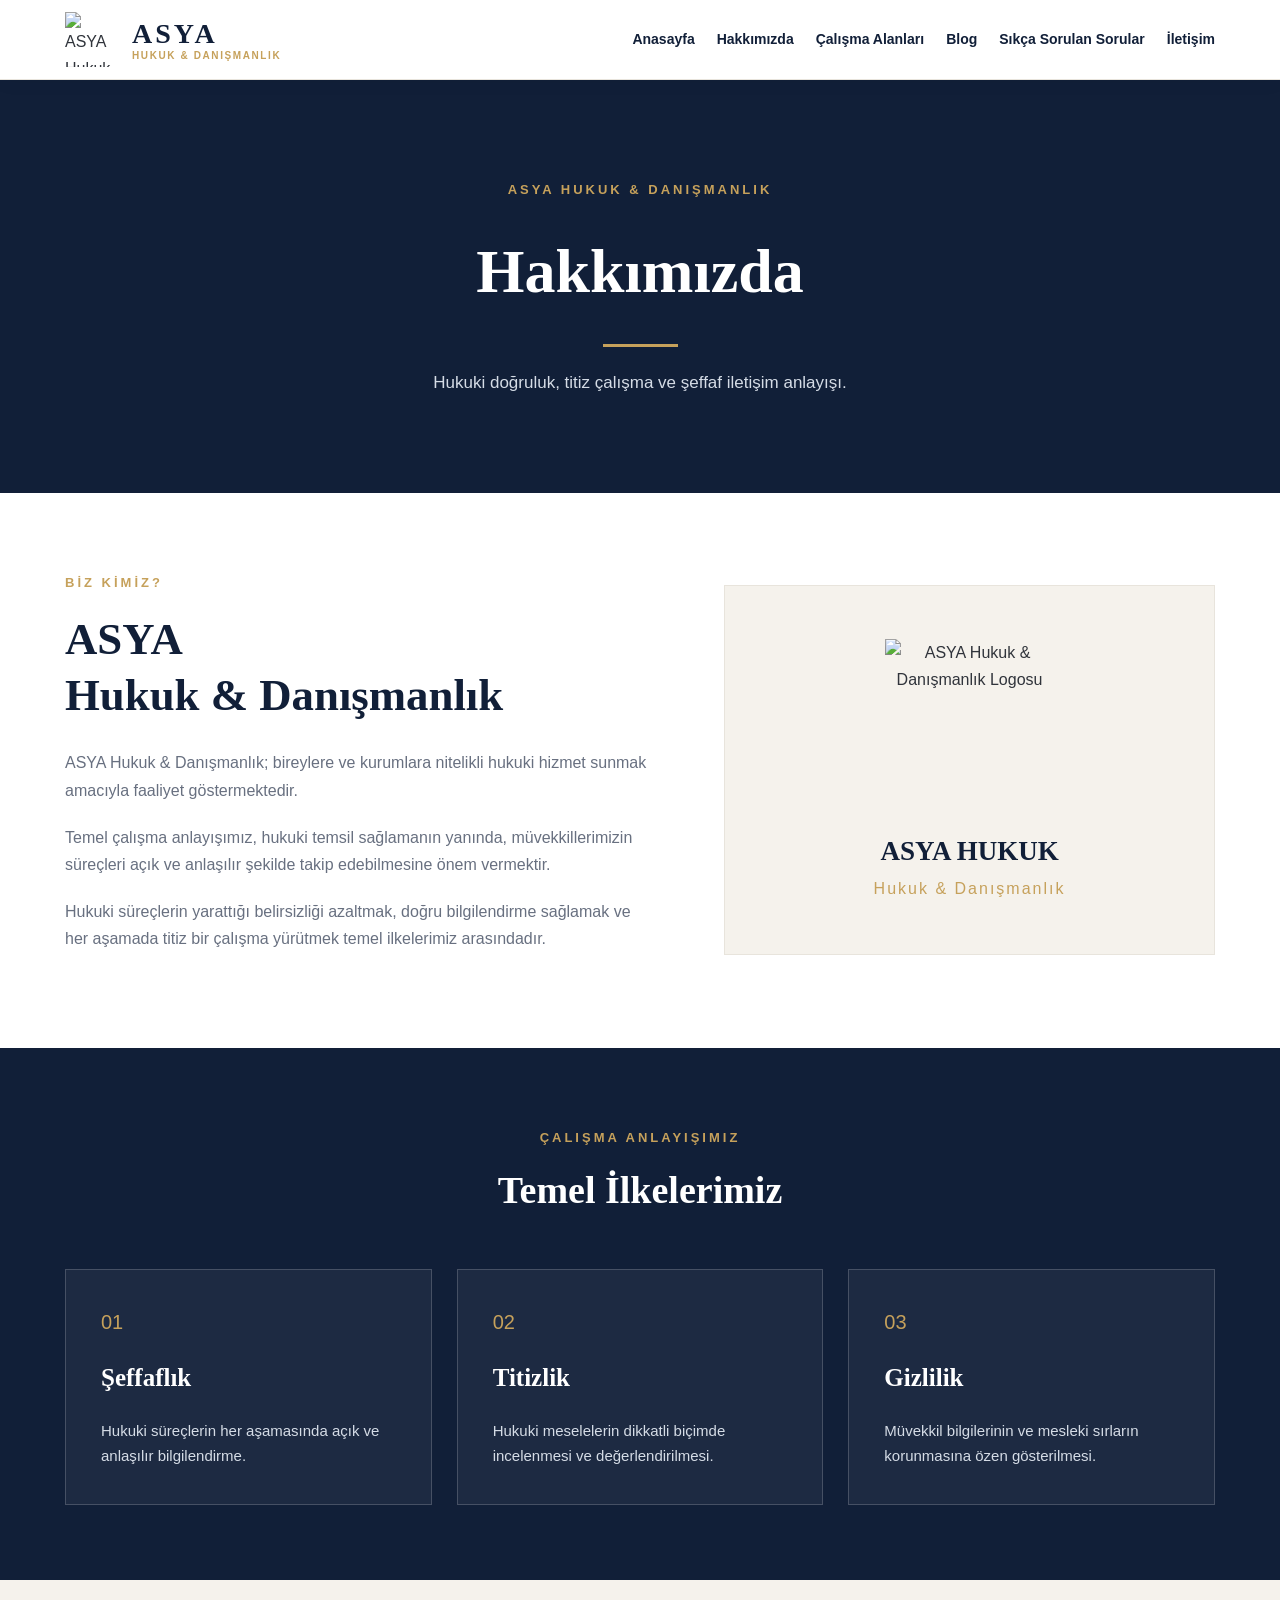
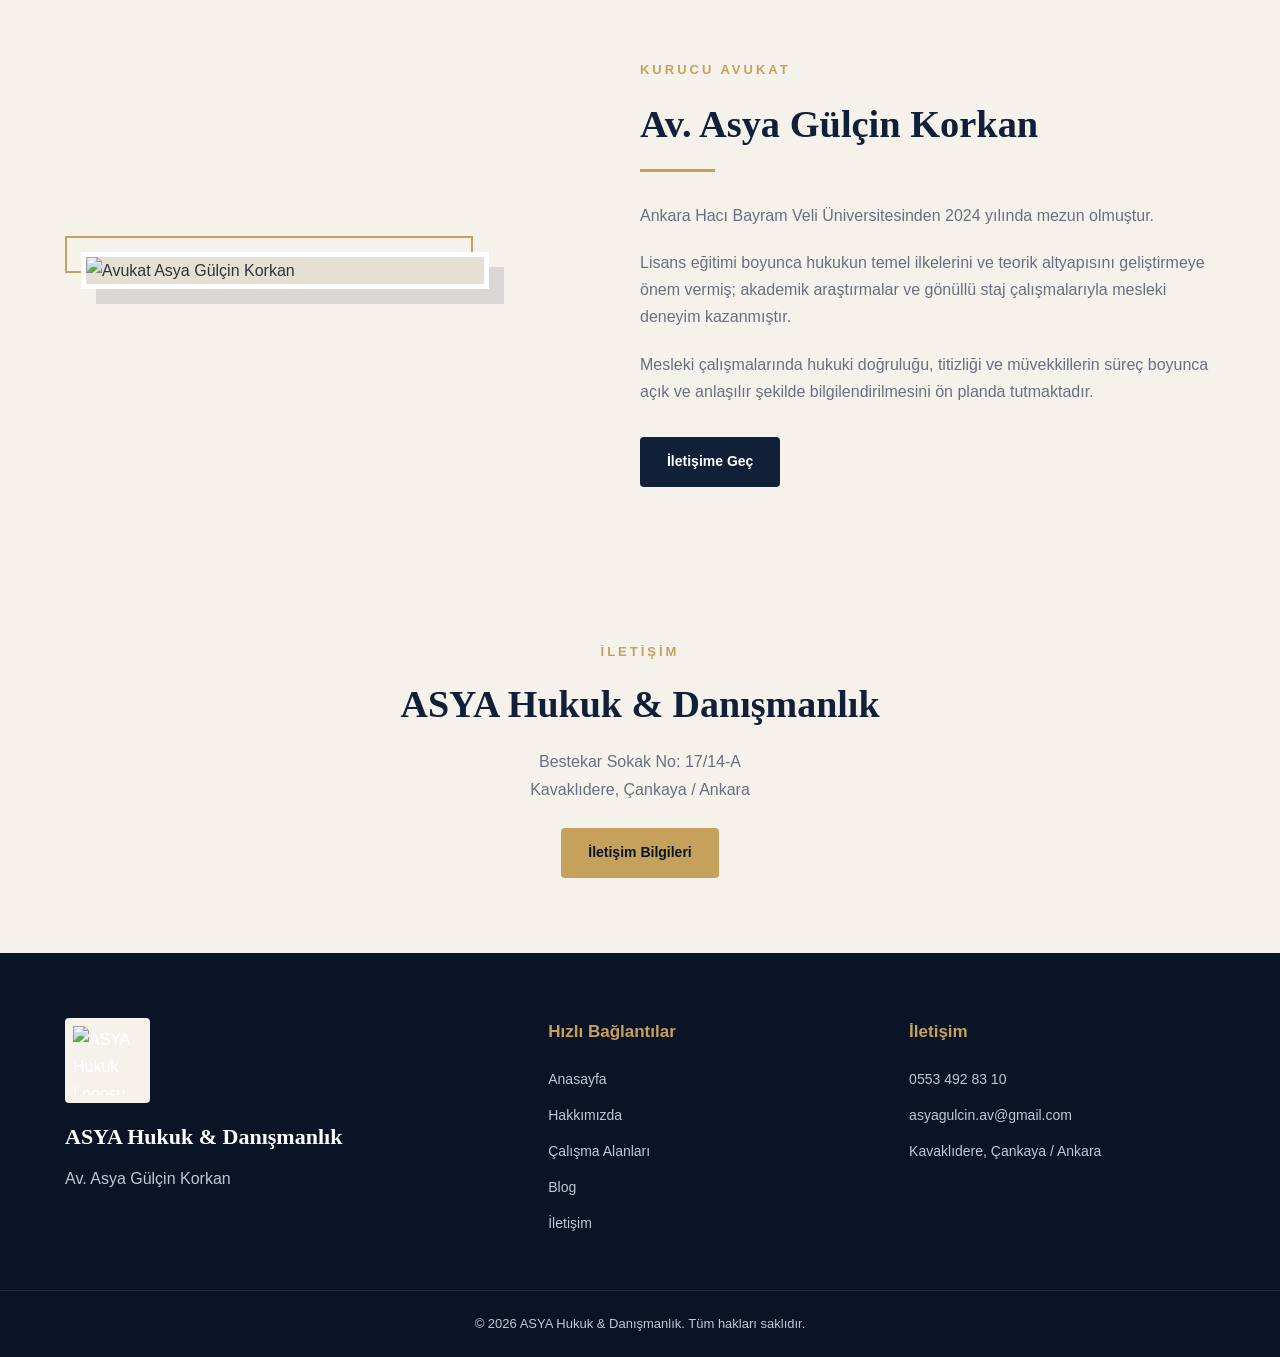
==== hakkimizda.html @ db21688a "Add hakkimizda page" ====
<!DOCTYPE html>
<html lang="tr">
<head>
    <meta charset="UTF-8">
    <meta name="viewport"
          content="width=device-width, initial-scale=1.0">

    <title>Hakkımızda | ASYA Hukuk & Danışmanlık</title>

    <meta name="description"
          content="ASYA Hukuk & Danışmanlık ve Av. Asya Gülçin Korkan hakkında bilgiler.">

    <link rel="icon" href="assets/logo.png">
    <link rel="stylesheet" href="css/style.css">
</head>

<body>

    <!-- ÜST MENÜ -->
    <header class="header">
        <div class="container header-container">

            <a href="index.html" class="logo-area">
                <img src="assets/logo.png"
                     alt="ASYA Hukuk Logosu"
                     class="site-logo">

                <div class="logo-text">
                    <span class="logo-title">ASYA</span>
                    <span class="logo-subtitle">
                        HUKUK & DANIŞMANLIK
                    </span>
                </div>
            </a>

            <nav class="navbar" id="navbar"
                 aria-label="Ana menü">

                <a href="index.html">Anasayfa</a>
                <a href="hakkimizda.html">Hakkımızda</a>
                <a href="index.html#calisma-alanlari">
                    Çalışma Alanları
                </a>
                <a href="blog.html">Blog</a>
                <a href="sss.html">Sıkça Sorulan Sorular</a>
                <a href="index.html#iletisim">İletişim</a>

            </nav>

            <button class="menu-btn"
                    type="button"
                    aria-label="Menüyü aç veya kapat"
                    aria-expanded="false"
                    aria-controls="navbar">☰</button>

        </div>
    </header>

    <main>

        <!-- SAYFA BAŞLIĞI -->
        <section class="about-page-hero">
            <div class="container">

                <span class="section-label">
                    ASYA HUKUK & DANIŞMANLIK
                </span>

                <h1>Hakkımızda</h1>

                <div class="about-page-line"></div>

                <p>
                    Hukuki doğruluk, titiz çalışma
                    ve şeffaf iletişim anlayışı.
                </p>

            </div>
        </section>

        <!-- BÜROMUZ HAKKINDA -->
        <section class="about-page-intro">

            <div class="container about-page-grid">

                <div class="about-page-text">

                    <span class="section-label">
                        BİZ KİMİZ?
                    </span>

                    <h2>
                        ASYA
                        <span>Hukuk & Danışmanlık</span>
                    </h2>

                    <p>
                        ASYA Hukuk & Danışmanlık;
                        bireylere ve kurumlara
                        nitelikli hukuki hizmet sunmak
                        amacıyla faaliyet göstermektedir.
                    </p>

                    <p>
                        Temel çalışma anlayışımız,
                        hukuki temsil sağlamanın yanında,
                        müvekkillerimizin süreçleri
                        açık ve anlaşılır şekilde
                        takip edebilmesine önem vermektir.
                    </p>

                    <p>
                        Hukuki süreçlerin yarattığı
                        belirsizliği azaltmak,
                        doğru bilgilendirme sağlamak
                        ve her aşamada titiz bir
                        çalışma yürütmek temel
                        ilkelerimiz arasındadır.
                    </p>

                </div>

                <div class="about-page-logo-box">

                    <img src="assets/logo.png"
                         alt="ASYA Hukuk & Danışmanlık Logosu">

                    <h3>ASYA HUKUK</h3>

                    <p>Hukuk & Danışmanlık</p>

                </div>

            </div>

        </section>

        <!-- ÇALIŞMA İLKELERİ -->
        <section class="values-section">

            <div class="container">

                <div class="section-heading">

                    <span class="section-label">
                        ÇALIŞMA ANLAYIŞIMIZ
                    </span>

                    <h2>Temel İlkelerimiz</h2>

                </div>

                <div class="values-grid">

                    <div class="value-card">
                        <span>01</span>
                        <h3>Şeffaflık</h3>
                        <p>
                            Hukuki süreçlerin her aşamasında
                            açık ve anlaşılır bilgilendirme.
                        </p>
                    </div>

                    <div class="value-card">
                        <span>02</span>
                        <h3>Titizlik</h3>
                        <p>
                            Hukuki meselelerin dikkatli
                            biçimde incelenmesi ve
                            değerlendirilmesi.
                        </p>
                    </div>

                    <div class="value-card">
                        <span>03</span>
                        <h3>Gizlilik</h3>
                        <p>
                            Müvekkil bilgilerinin ve
                            mesleki sırların korunmasına
                            özen gösterilmesi.
                        </p>
                    </div>

                </div>

            </div>

        </section>

        <!-- AVUKAT TANITIMI -->
        <section class="lawyer-section">

            <div class="container lawyer-container">

                <div class="lawyer-image-wrapper">

                    <div class="lawyer-image">
                        <img src="assets/asya-gulcin-korkan.jpg"
                             alt="Avukat Asya Gülçin Korkan"
                             loading="lazy">
                    </div>

                </div>

                <div class="lawyer-content">

                    <span class="section-label">
                        KURUCU AVUKAT
                    </span>

                    <h2>Av. Asya Gülçin Korkan</h2>

                    <div class="lawyer-divider"></div>

                    <p>
                        Ankara Hacı Bayram Veli
                        Üniversitesinden 2024 yılında
                        mezun olmuştur.
                    </p>

                    <p>
                        Lisans eğitimi boyunca hukukun
                        temel ilkelerini ve teorik
                        altyapısını geliştirmeye önem
                        vermiş; akademik araştırmalar
                        ve gönüllü staj çalışmalarıyla
                        mesleki deneyim kazanmıştır.
                    </p>

                    <p>
                        Mesleki çalışmalarında hukuki
                        doğruluğu, titizliği ve
                        müvekkillerin süreç boyunca
                        açık ve anlaşılır şekilde
                        bilgilendirilmesini
                        ön planda tutmaktadır.
                    </p>

                    <a href="index.html#iletisim"
                       class="second-btn">
                        İletişime Geç
                    </a>

                </div>

            </div>

        </section>

        <!-- ALT İLETİŞİM -->
        <section class="about-page-contact">

            <div class="container">

                <span class="section-label">
                    İLETİŞİM
                </span>

                <h2>ASYA Hukuk & Danışmanlık</h2>

                <p>
                    Bestekar Sokak No: 17/14-A
                    <br>
                    Kavaklıdere, Çankaya / Ankara
                </p>

                <a href="index.html#iletisim"
                   class="main-btn">
                    İletişim Bilgileri
                </a>

            </div>

        </section>

    </main>

    <footer class="footer">

        <div class="container footer-container">

            <div class="footer-brand">

                <img src="assets/logo.png"
                     alt="ASYA Hukuk Logosu"
                     class="footer-logo">

                <h3>ASYA Hukuk & Danışmanlık</h3>

                <p>Av. Asya Gülçin Korkan</p>

            </div>

            <div class="footer-links">

                <h4>Hızlı Bağlantılar</h4>

                <a href="index.html">Anasayfa</a>
                <a href="hakkimizda.html">Hakkımızda</a>
                <a href="index.html#calisma-alanlari">
                    Çalışma Alanları
                </a>
                <a href="blog.html">Blog</a>
                <a href="index.html#iletisim">İletişim</a>

            </div>

            <div class="footer-contact">

                <h4>İletişim</h4>

                <a href="tel:+905534928310">
                    0553 492 83 10
                </a>

                <a href="mailto:asyagulcin.av@gmail.com">
                    asyagulcin.av@gmail.com
                </a>

                <p>Kavaklıdere, Çankaya / Ankara</p>

            </div>

        </div>

        <div class="footer-bottom">
            <p>
                © 2026 ASYA Hukuk & Danışmanlık.
                Tüm hakları saklıdır.
            </p>
        </div>

    </footer>

    <script src="js/script.js"></script>

</body>
</html>
---- css/style.css ----
/* ========================================
   ASYA HUKUK & DANIŞMANLIK
   ANA TASARIM DOSYASI
======================================== */

/* GENEL AYARLAR */

:root {
    --navy: #111f38;
    --dark-navy: #0a1426;
    --gold: #c6a15b;
    --white: #ffffff;
    --cream: #f5f2ec;
    --text: #30343b;
    --muted: #687080;
    --border: #e8e4dc;
}

* {
    margin: 0;
    padding: 0;
    box-sizing: border-box;
}

html {
    scroll-behavior: smooth;
    scroll-padding-top: 90px;
}

body {
    font-family: Arial, Helvetica, sans-serif;
    color: var(--text);
    line-height: 1.7;
    background: var(--white);
}

a {
    text-decoration: none;
    color: inherit;
}

button {
    font: inherit;
}

img {
    max-width: 100%;
    display: block;
}

.container {
    width: 90%;
    max-width: 1200px;
    margin: 0 auto;
}

section {
    padding: 95px 0;
}

section h2 {
    font-family: Georgia, "Times New Roman", serif;
    font-size: clamp(30px, 3vw, 44px);
    line-height: 1.25;
}

.section-label {
    display: inline-block;
    color: var(--gold);
    font-size: 13px;
    font-weight: 700;
    letter-spacing: 3px;
    margin-bottom: 18px;
}

.section-heading {
    max-width: 700px;
    margin: 0 auto 55px;
    text-align: center;
}

.section-heading h2 {
    margin-bottom: 18px;
}

.section-heading p {
    color: var(--muted);
    font-size: 17px;
}

.section-button {
    text-align: center;
    margin-top: 35px;
}

/* ========================================
   ÜST MENÜ
======================================== */

.header {
    height: 90px;
    position: sticky;
    top: 0;
    z-index: 1000;
    background: var(--white);
    border-bottom: 1px solid var(--border);
    box-shadow: 0 3px 18px rgba(0, 0, 0, 0.04);
}

.header-container {
    height: 100%;
    display: flex;
    align-items: center;
    justify-content: space-between;
    gap: 25px;
}

.logo-area {
    display: flex;
    align-items: center;
    gap: 12px;
    flex-shrink: 0;
}

.site-logo {
    width: 65px;
    height: 65px;
    object-fit: contain;
}

.logo-text {
    display: flex;
    flex-direction: column;
    line-height: 1.2;
}

.logo-title {
    font-family: Georgia, serif;
    font-size: 28px;
    font-weight: 700;
    letter-spacing: 3px;
    color: var(--navy);
}

.logo-subtitle {
    font-size: 10px;
    font-weight: 700;
    letter-spacing: 1.6px;
    color: var(--gold);
    white-space: nowrap;
}

.navbar {
    display: flex;
    align-items: center;
    gap: 22px;
}

.navbar a {
    color: var(--navy);
    font-size: 14px;
    font-weight: 600;
    white-space: nowrap;
    transition: color 0.3s;
}

.navbar a:hover {
    color: var(--gold);
}

.menu-btn {
    display: none;
    background: none;
    border: none;
    color: var(--navy);
    font-size: 30px;
    cursor: pointer;
}

/* ========================================
   BUTONLAR
======================================== */

.main-btn,
.second-btn,
.outline-btn {
    display: inline-flex;
    align-items: center;
    justify-content: center;
    padding: 13px 27px;
    border-radius: 4px;
    font-size: 14px;
    font-weight: 700;
    transition: all 0.3s ease;
    text-align: center;
}

.main-btn {
    background: var(--gold);
    color: var(--dark-navy);
}

.main-btn:hover {
    background: #d9b875;
    transform: translateY(-2px);
}

.second-btn {
    background: var(--navy);
    color: var(--white);
}

.second-btn:hover {
    background: var(--gold);
    color: var(--dark-navy);
}

.outline-btn {
    border: 1px solid var(--gold);
    color: var(--gold);
    background: transparent;
}

.outline-btn:hover {
    background: var(--gold);
    color: var(--dark-navy);
}

/* ========================================
   1. ANA SAYFA
======================================== */


/* ANA SAYFA ARKA PLAN GÖRSELİ */


/* ANA SAYFA - HUKUK ARKA PLANI */

.hero {
    min-height: 650px;
    display: flex;
    align-items: center;

    background-color: #0a1426;

    background-image:
        linear-gradient(
            90deg,
            rgba(10, 20, 38, 0.55) 0%,
            rgba(10, 20, 38, 0.15) 55%,
            rgba(10, 20, 38, 0) 100%
        ),
        url("../assest/hukuk-arka-plan.png");

    background-size: cover;
    background-position: center center;
    background-repeat: no-repeat;

    color: #ffffff;
}



.hero-container {
    width: 90%;
}

.hero-content {
    max-width: 850px;
}

.hero-label {
    display: flex;
    align-items: center;
    gap: 15px;
    font-size: 14px;
    letter-spacing: 2px;
    color: var(--gold);
    font-weight: 700;
    margin-bottom: 30px;
}

.hero-line {
    height: 2px;
    width: 45px;
    background: var(--gold);
}

.hero h1 {
    font-family: Georgia, serif;
    font-size: clamp(40px, 5.5vw, 72px);
    line-height: 1.16;
    font-weight: 500;
    margin-bottom: 28px;
}

.hero h1 span {
    color: var(--gold);
    display: block;
}

.hero-description {
    max-width: 610px;
    color: #e1e5eb;
    font-size: 18px;
    margin-bottom: 36px;
}

.hero-buttons {
    display: flex;
    flex-wrap: wrap;
    gap: 16px;
}

/* ========================================
   2. HAKKIMIZDA
======================================== */

.about-section {
    background: var(--white);
}

.about-container {
    display: grid;
    grid-template-columns: 1.3fr 1fr;
    align-items: center;
    gap: 75px;
}

.about-content h2 {
    margin-bottom: 28px;
    color: var(--navy);
}

.about-content p {
    margin-bottom: 20px;
    color: var(--muted);
    font-size: 17px;
}

.about-content .second-btn {
    margin-top: 12px;
}

.about-highlight {
    background: var(--cream);
    border: 1px solid var(--border);
    min-height: 410px;
    display: flex;
    flex-direction: column;
    justify-content: center;
    align-items: center;
    padding: 40px;
    position: relative;
}

.about-highlight::before {
    content: "";
    position: absolute;
    width: 70px;
    height: 70px;
    top: 18px;
    left: 18px;
    border-top: 2px solid var(--gold);
    border-left: 2px solid var(--gold);
}

.about-highlight::after {
    content: "";
    position: absolute;
    width: 70px;
    height: 70px;
    right: 18px;
    bottom: 18px;
    border-right: 2px solid var(--gold);
    border-bottom: 2px solid var(--gold);
}

.about-logo {
    width: 190px;
    height: 190px;
    object-fit: contain;
    margin-bottom: 25px;
}

.about-highlight h3 {
    font-family: Georgia, serif;
    font-size: 27px;
    color: var(--navy);
    letter-spacing: 3px;
    text-align: center;
}

.about-highlight p {
    color: var(--gold);
    letter-spacing: 2px;
    text-align: center;
}

/* ========================================
   3. ÇALIŞMA ALANLARI
======================================== */

.practice-section {
    background: var(--navy);
    color: var(--white);
}

.practice-section .section-heading p {
    color: #ccd3df;
}

.practice-grid {
    display: grid;
    grid-template-columns: repeat(3, minmax(0, 1fr));
    gap: 24px;
}

.practice-card {
    min-height: 255px;
    padding: 32px;
    background: rgba(255, 255, 255, 0.055);
    border: 1px solid rgba(255, 255, 255, 0.14);
    display: flex;
    flex-direction: column;
    transition: all 0.3s;
}

.practice-card:hover {
    background: var(--white);
    transform: translateY(-5px);
    border-color: var(--gold);
}

.practice-number {
    color: var(--gold);
    font-family: Georgia, serif;
    font-size: 21px;
    margin-bottom: 20px;
}

.practice-card h3 {
    font-family: Georgia, serif;
    font-size: 23px;
    font-weight: 500;
    line-height: 1.3;
    margin-bottom: 14px;
}

.practice-card p {
    font-size: 14px;
    color: #ccd3df;
    margin-bottom: 15px;
}

.card-arrow {
    color: var(--gold);
    font-size: 25px;
    margin-top: auto;
    align-self: flex-end;
}

.practice-card:hover h3 {
    color: var(--navy);
}

.practice-card:hover p {
    color: var(--muted);
}

/* ========================================
   4. AVUKAT TANITIMI
======================================== */

.lawyer-section {
    background: var(--cream);
}

.lawyer-container {
    display: grid;
    grid-template-columns: 1fr 1.15fr;
    align-items: center;
    gap: 75px;
}

.lawyer-image {
    min-height: 440px;
    background: #e5dfd4;
    overflow: hidden;
}

.lawyer-image img {
    width: 100%;
    height: 100%;
    min-height: 440px;
    max-height: 590px;
    object-fit: cover;
}

.lawyer-content h2 {
    color: var(--navy);
    margin-bottom: 12px;
}

.lawyer-position {
    font-family: Georgia, serif;
    color: var(--gold) !important;
    font-size: 20px !important;
    margin-bottom: 25px;
}

.lawyer-content p {
    font-size: 17px;
    color: var(--muted);
    margin-bottom: 20px;
}

.lawyer-content .second-btn {
    margin-top: 12px;
}

/* ========================================
   5. BLOG
======================================== */

.blog-section {
    background: var(--white);
}

.blog-preview-grid {
    display: grid;
    grid-template-columns: repeat(3, minmax(0, 1fr));
    gap: 25px;
}

.blog-card {
    background: var(--white);
    border: 1px solid var(--border);
    padding: 32px;
    transition: all 0.3s;
}

.blog-card:hover {
    box-shadow: 0 15px 35px rgba(17, 31, 56, 0.1);
    transform: translateY(-5px);
}

.blog-category {
    color: var(--gold);
    letter-spacing: 2px;
    font-size: 12px;
    font-weight: 700;
}

.blog-card h3 {
    color: var(--navy);
    font-family: Georgia, serif;
    font-size: 23px;
    line-height: 1.4;
    margin: 20px 0;
}

.blog-card p {
    color: var(--muted);
    font-size: 15px;
    margin-bottom: 25px;
}

.blog-card a {
    color: var(--navy);
    font-weight: 700;
    font-size: 14px;
}

.blog-card a:hover {
    color: var(--gold);
}

/* ========================================
   6. SIKÇA SORULAN SORULAR
======================================== */

.faq-section {
    background: var(--cream);
}

.faq-list {
    max-width: 850px;
    margin: 0 auto;
}

.faq-item {
    background: var(--white);
    border: 1px solid var(--border);
    margin-bottom: 15px;
    padding: 22px 28px;
}

.faq-item summary {
    color: var(--navy);
    font-weight: 700;
    font-size: 17px;
    cursor: pointer;
    padding-right: 15px;
}

.faq-item[open] {
    border-color: var(--gold);
}

.faq-item p {
    margin-top: 18px;
    color: var(--muted);
    font-size: 15px;
}

/* ========================================
   7. İLETİŞİM
======================================== */

.contact-section {
    background: var(--navy);
    color: var(--white);
}

.contact-section .section-heading p {
    color: #d3d9e2;
}

.contact-grid {
    display: grid;
    grid-template-columns: 1fr 1fr;
    gap: 45px;
}

.contact-info,
.contact-form-info {
    padding: 40px;
    border: 1px solid rgba(255, 255, 255, 0.17);
    background: rgba(255, 255, 255, 0.045);
}

.contact-info h3,
.contact-form-info h3 {
    font-family: Georgia, serif;
    font-size: 25px;
    margin-bottom: 25px;
    color: var(--white);
}

.contact-item {
    margin-bottom: 25px;
}

.contact-item h4 {
    font-size: 13px;
    letter-spacing: 1px;
    text-transform: uppercase;
    color: var(--gold);
    margin-bottom: 6px;
}

.contact-item p,
.contact-item a,
.contact-form-info p {
    color: #d7deea;
    font-size: 16px;
}

.contact-item a:hover {
    color: var(--gold);
}

.contact-form-info p {
    margin-bottom: 28px;
}

.contact-buttons {
    display: flex;
    flex-wrap: wrap;
    gap: 12px;
    margin-top: 20px;
}

.whatsapp-btn {
    display: inline-flex;
    align-items: center;
    justify-content: center;
    padding: 13px 22px;
    background: #237d51;
    color: var(--white);
    border-radius: 4px;
    font-size: 14px;
    font-weight: 700;
    transition: background 0.3s;
}

.whatsapp-btn:hover {
    background: #19623f;
}

/* ========================================
   FOOTER
======================================== */

.footer {
    background: var(--dark-navy);
    color: var(--white);
    padding-top: 65px;
}

.footer-container {
    display: grid;
    grid-template-columns: 1.4fr 1fr 1fr;
    gap: 55px;
    padding-bottom: 55px;
}

.footer-logo {
    width: 85px;
    height: 85px;
    object-fit: contain;
    margin-bottom: 15px;
    background: var(--cream);
    padding: 8px;
    border-radius: 4px;
}

.footer-brand h3 {
    font-family: Georgia, serif;
    font-size: 22px;
    margin-bottom: 10px;
}

.footer-brand p {
    color: #bfc8d6;
}

.footer-links,
.footer-contact {
    display: flex;
    flex-direction: column;
    gap: 12px;
}

.footer-links h4,
.footer-contact h4 {
    font-size: 17px;
    color: var(--gold);
    margin-bottom: 10px;
}

.footer-links a,
.footer-contact a,
.footer-contact p {
    font-size: 14px;
    color: #bfc8d6;
}

.footer-links a:hover,
.footer-contact a:hover {
    color: var(--gold);
}

.footer-bottom {
    border-top: 1px solid rgba(255, 255, 255, 0.1);
    padding: 22px;
    text-align: center;
    font-size: 13px;
    color: #bfc8d6;
}

/* ========================================
   MOBİL VE TABLET TASARIMI
======================================== */

@media (max-width: 1100px) {

    .navbar {
        gap: 12px;
    }

    .navbar a {
        font-size: 12px;
    }

    .about-container,
    .lawyer-container {
        gap: 40px;
    }
}

@media (max-width: 900px) {

    .header {
        height: 80px;
    }

    .site-logo {
        width: 55px;
        height: 55px;
    }

    .logo-title {
        font-size: 24px;
    }

    .menu-btn {
        display: block;
    }

    .navbar {
        display: none;
        position: absolute;
        top: 80px;
        left: 0;
        width: 100%;
        background: var(--white);
        padding: 25px 5%;
        box-shadow: 0 12px 18px rgba(0, 0, 0, 0.1);
        flex-direction: column;
        align-items: flex-start;
        gap: 18px;
    }

    .navbar.active {
        display: flex;
    }

    .navbar a {
        font-size: 15px;
    }

    .about-container,
    .lawyer-container,
    .contact-grid {
        grid-template-columns: 1fr;
    }

    .practice-grid,
    .blog-preview-grid {
        grid-template-columns: repeat(2, minmax(0, 1fr));
    }

    .footer-container {
        grid-template-columns: repeat(2, 1fr);
    }
}

@media (max-width: 600px) {

    section {
        padding: 65px 0;
    }

    .header {
        height: 75px;
    }

    .navbar {
        top: 75px;
    }

    .logo-area {
        gap: 8px;
    }

    .site-logo {
        width: 48px;
        height: 48px;
    }

    .logo-title {
        font-size: 22px;
    }

    .logo-subtitle {
        font-size: 8px;
        letter-spacing: 1px;
    }

    .hero {
        min-height: 570px;
    }

    .hero h1 {
        font-size: 39px;
    }

    .hero-description {
        font-size: 16px;
    }

    .hero-label {
        font-size: 11px;
        letter-spacing: 1px;
    }

    .hero-buttons {
        flex-direction: column;
        align-items: stretch;
    }

    .about-highlight {
        min-height: 320px;
    }

    .about-logo {
        width: 150px;
        height: 150px;
    }

    .practice-grid,
    .blog-preview-grid,
    .footer-container {
        grid-template-columns: 1fr;
    }

    .practice-card {
        min-height: 225px;
    }

    .contact-info,
    .contact-form-info {
        padding: 25px;
    }

    .contact-buttons {
        flex-direction: column;
    }

    .contact-buttons a {
        width: 100%;
    }

    .footer-container {
        gap: 35px;
    }
}

/* KLAVYE ERİŞİLEBİLİRLİĞİ */

a:focus-visible,
button:focus-visible,
summary:focus-visible {
    outline: 3px solid var(--gold);
    outline-offset: 4px;
}

@media (prefers-reduced-motion: reduce) {
    html {
        scroll-behavior: auto;
    }

    *,
    *::before,
    *::after {
        transition-duration: 0.01ms !important;
        animation-duration: 0.01ms !important;
    }
}

/* HAKKIMIZDA BAŞLIK TASARIMI */

.about-title {
    display: flex;
    flex-direction: column;
    align-items: flex-start;
    font-family: Georgia, "Times New Roman", serif;
    font-size: clamp(30px, 3.5vw, 48px);
    font-weight: 700;
    line-height: 1.2;
    color: var(--navy);
}

.about-title span {
    display: block;
}

/* ANA SAYFA BUTON YAZI TİPLERİ */

.hero-buttons .main-btn,
.hero-buttons .outline-btn {
    font-family: Arial, Helvetica, sans-serif;
    font-size: 16px;
    font-weight: 700;
    letter-spacing: 0;
}


/* ANA SAYFA BUTONLARINI EŞİTLE */

.hero-buttons .main-btn,
.hero-buttons .outline-btn {
    background: transparent;
    color: #c6a15b;
    border: 1px solid #c6a15b;

    font-family: Arial, Helvetica, sans-serif;
    font-size: 16px;
    font-weight: 700;

    border-radius: 4px;
    padding: 13px 27px;

    transition: all 0.3s ease;
}

/* ÜZERİNE GELİNCE */

.hero-buttons .main-btn:hover,
.hero-buttons .outline-btn:hover {
    background: #c6a15b;
    color: #111f38;
}

/* ========================================
   AVUKAT TANITIMI - YENİ TASARIM
======================================== */

.lawyer-image-wrapper {
    position: relative;
    padding: 16px;
    max-width: 520px;
}

/* ARKADAKİ ALTIN ÇERÇEVE */

.lawyer-image-wrapper::before {
    content: "";
    position: absolute;
    top: 0;
    left: 0;
    right: 32px;
    bottom: 32px;
    border: 2px solid #c6a15b;
    z-index: 0;
}

/* FOTOĞRAF ALANI */

.lawyer-image-wrapper .lawyer-image {
    position: relative;
    z-index: 1;
    min-height: 0;
    width: 100%;
    overflow: hidden;
    border: 5px solid #ffffff;
    box-shadow: 15px 15px 0 rgba(17, 31, 56, 0.12);
}

.lawyer-image-wrapper .lawyer-image img {
    width: 100%;
    height: auto;
    min-height: 0;
    max-height: none;
    display: block;
    object-fit: cover;
}

/* İSMİN ALTINDAKİ ALTIN ÇİZGİ */

.lawyer-divider {
    width: 75px;
    height: 3px;
    background: #c6a15b;
    margin: 22px 0 30px;
}

/* METİN AYARLARI */

.lawyer-content h2 {
    font-family: Georgia, "Times New Roman", serif;
    color: #111f38;
    font-size: clamp(32px, 3vw, 46px);
    line-height: 1.2;
    margin-bottom: 0;
}

.lawyer-content .section-label {
    margin-bottom: 20px;
}

@media (max-width: 600px) {

    .lawyer-image-wrapper {
        max-width: 420px;
        padding: 12px;
    }

    .lawyer-content h2 {
        font-size: 34px;
    }

}


/* ========================================
   GENEL BOYUT DÜZENLEMESİ
======================================== */

@media (min-width: 901px) {

    /* İçerik genişliği */
    .container {
        max-width: 1150px;
    }

    /* Bölümler arası boşluk */
    section {
        padding-top: 75px;
        padding-bottom: 75px;
    }

    /* Ana sayfa yüksekliği */
    .hero {
        min-height: 580px;
    }

    /* Ana başlık */
    .hero h1 {
        font-size: clamp(42px, 4.5vw, 62px);
    }

    /* Bölüm başlıkları */
    section h2 {
        font-size: 38px;
    }

    /* Hakkımızda özel başlık */
    .about-title {
        font-size: 42px;
    }

    /* Normal açıklama yazıları */
    .about-content p,
    .lawyer-content p {
        font-size: 16px;
    }

    /* Avukat fotoğrafı */
    .lawyer-image-wrapper {
        max-width: 440px;
    }

    /* Çalışma alanları kartları */
    .practice-card {
        min-height: 230px;
        padding: 26px;
    }

    .practice-card h3 {
        font-size: 21px;
    }

    /* Üst menü */
    .header {
        height: 80px;
    }

    .site-logo {
        width: 55px;
        height: 55px;
    }
}

/* ========================================
   BLOG BÖLÜMÜ - LACİVERT TASARIM
======================================== */

.blog-section {
    background-color: #111f38;
    color: #ffffff;
}

/* BÖLÜM BAŞLIĞI */

.blog-section .section-heading h2 {
    color: #ffffff;
}

.blog-section .section-heading p {
    color: #d5dce6;
}

/* BLOG KARTLARI */

.blog-section .blog-card {
    background-color: #ffffff;
    border: 1px solid #c6a15b;
    border-radius: 6px;
}

/* KART BAŞLIKLARI */

.blog-section .blog-card h3 {
    color: #111f38;
}

/* KART AÇIKLAMALARI */

.blog-section .blog-card p {
    color: #687080;
}

/* KART BAĞLANTILARI */

.blog-section .blog-card a {
    color: #111f38;
}

.blog-section .blog-card a:hover {
    color: #c6a15b;
}

/* TÜM YAZILARI GÖR BUTONU */

.blog-section .second-btn {
    background-color: transparent;
    color: #c6a15b;
    border: 1px solid #c6a15b;
}

.blog-section .second-btn:hover {
    background-color: #c6a15b;
    color: #111f38;
}


/* ========================================
   İLETİŞİM - OFİS HARİTASI
======================================== */

.contact-map-box {
    padding: 30px;
    background: rgba(255, 255, 255, 0.045);
    border: 1px solid rgba(255, 255, 255, 0.17);
    display: flex;
    flex-direction: column;
}

.contact-map-box h3 {
    font-family: Georgia, serif;
    font-size: 25px;
    color: #ffffff;
    margin-bottom: 12px;
}

.map-address {
    color: #d7deea;
    font-size: 15px;
    margin-bottom: 20px;
}

.map-container {
    width: 100%;
    border: 2px solid #c6a15b;
    border-radius: 6px;
    overflow: hidden;
}

.map-container iframe {
    display: block;
    width: 100%;
    height: 320px;
    border: none;
}

.map-direction-btn {
    display: inline-block;
    align-self: flex-start;
    background: transparent;
    color: #c6a15b;
    border: 1px solid #c6a15b;
    padding: 12px 24px;
    border-radius: 4px;
    font-weight: 700;
    margin-top: 20px;
    transition: 0.3s;
}

.map-direction-btn:hover {
    background: #c6a15b;
    color: #111f38;
}

@media (max-width: 600px) {
    .contact-map-box {
        padding: 20px;
    }

    .map-container iframe {
        height: 260px;
    }

    .map-direction-btn {
        width: 100%;
        text-align: center;
    }
}


/* ========================================
   HAKKIMIZDA SAYFASI
======================================== */

.about-page-hero {
    background: #111f38;
    color: white;
    text-align: center;
    padding: 95px 0;
}

.about-page-hero h1 {
    font-family: Georgia, serif;
    font-size: clamp(40px, 5vw, 62px);
    margin-bottom: 20px;
}

.about-page-hero p {
    color: #d5dce6;
    font-size: 17px;
}

.about-page-line {
    width: 75px;
    height: 3px;
    background: #c6a15b;
    margin: 0 auto 22px;
}

/* BÜRO TANITIMI */

.about-page-intro {
    background: #ffffff;
}

.about-page-grid {
    display: grid;
    grid-template-columns: 1.2fr 1fr;
    align-items: center;
    gap: 70px;
}

.about-page-text h2 {
    font-family: Georgia, serif;
    color: #111f38;
    font-size: clamp(32px, 3.5vw, 46px);
    margin-bottom: 25px;
}

.about-page-text h2 span {
    display: block;
}

.about-page-text p {
    color: #687080;
    margin-bottom: 20px;
    font-size: 16px;
}

.about-page-logo-box {
    min-height: 370px;
    background: #f5f2ec;
    border: 1px solid #e8e4dc;
    padding: 40px;
    display: flex;
    flex-direction: column;
    align-items: center;
    justify-content: center;
    text-align: center;
}

.about-page-logo-box img {
    width: 170px;
    height: 170px;
    object-fit: contain;
    margin-bottom: 20px;
}

.about-page-logo-box h3 {
    font-family: Georgia, serif;
    color: #111f38;
    font-size: 27px;
}

.about-page-logo-box p {
    color: #c6a15b;
    letter-spacing: 2px;
}

/* TEMEL İLKELER */

.values-section {
    background: #111f38;
    color: #ffffff;
}

.values-section .section-heading h2 {
    color: #ffffff;
}

.values-grid {
    display: grid;
    grid-template-columns: repeat(3, minmax(0, 1fr));
    gap: 25px;
}

.value-card {
    border: 1px solid rgba(255,255,255,0.18);
    padding: 35px;
    background: rgba(255,255,255,0.05);
}

.value-card span {
    color: #c6a15b;
    font-size: 20px;
}

.value-card h3 {
    font-family: Georgia, serif;
    font-size: 25px;
    margin: 18px 0;
}

.value-card p {
    color: #d5dce6;
    font-size: 15px;
}

/* ALT İLETİŞİM */

.about-page-contact {
    background: #f5f2ec;
    text-align: center;
}

.about-page-contact h2 {
    color: #111f38;
    margin-bottom: 20px;
}

.about-page-contact p {
    color: #687080;
    margin-bottom: 25px;
}

/* TABLET */

@media (max-width: 900px) {

    .about-page-grid {
        grid-template-columns: 1fr;
        gap: 35px;
    }

    .values-grid {
        grid-template-columns: 1fr;
    }
}

/* TELEFON */

@media (max-width: 600px) {

    .about-page-hero {
        padding: 65px 0;
    }

    .about-page-hero h1 {
        font-size: 40px;
    }

    .about-page-text {
        text-align: center;
    }

    .about-page-text h2 {
        font-size: 33px;
    }

    .about-page-logo-box {
        min-height: 290px;
        padding: 25px;
    }

    .about-page-logo-box img {
        width: 130px;
        height: 130px;
    }

    .value-card {
        padding: 25px;
        text-align: center;
    }

    .about-page-contact h2 {
        font-size: 30px;
    }
}




/* ==========================================
   ASYA HUKUK - MOBİL TASARIM
========================================== */

/* TÜM EKRANLARDA GÜVENLİ GENİŞLİK */

html {
    scroll-padding-top: 85px;
}

body {
    overflow-x: hidden;
}

img,
iframe {
    max-width: 100%;
}

.hero-content,
.about-content,
.lawyer-content,
.practice-card,
.blog-card {
    min-width: 0;
}

/* ==========================================
   TABLET VE TELEFON
========================================== */

@media (max-width: 900px) {

    /* ÜST MENÜ */

    .header {
        height: 75px;
    }

    .header-container {
        width: 92%;
    }

    .site-logo {
        width: 52px;
        height: 52px;
        object-fit: contain;
    }

    .logo-title {
        font-size: 23px;
    }

    .logo-subtitle {
        font-size: 9px;
        letter-spacing: 1px;
    }

    .menu-btn {
        display: block;
        color: #111f38;
        font-size: 28px;
        padding: 5px 10px;
        cursor: pointer;
    }

    .navbar {
        display: none;
        position: absolute;
        top: 75px;
        left: 0;
        width: 100%;
        padding: 22px 5%;
        background: #ffffff;
        box-shadow: 0 12px 20px rgba(0,0,0,0.12);
        flex-direction: column;
        align-items: stretch;
        gap: 0;
        max-height: calc(100dvh - 75px);
        overflow-y: auto;
    }

    .navbar.active {
        display: flex;
    }

    .navbar a {
        display: block;
        padding: 13px 8px;
        font-size: 15px;
        color: #111f38;
        border-bottom: 1px solid #eeeeee;
    }

    /* GENEL BÖLÜMLER */

    section {
        padding: 65px 0;
    }

    .container {
        width: 90%;
    }

    .section-heading {
        margin-bottom: 35px;
    }

    .section-heading h2 {
        font-size: 34px;
    }

    /* ANA SAYFA */

    .hero {
        min-height: 600px;
        background-color: #0a1426;
        background-image:
            linear-gradient(
                90deg,
                rgba(10,20,38,0.88),
                rgba(10,20,38,0.66)
            ),
            url("../assets/hukuk-arka-plan.png");
        background-size: cover;
        background-position: 65% center;
    }

    .hero-content {
        max-width: 100%;
    }

    .hero h1 {
        font-size: clamp(37px, 6vw, 55px);
        line-height: 1.15;
    }

    .hero-description {
        font-size: 16px;
        max-width: 550px;
    }

    /* HAKKIMIZDA */

    .about-container {
        grid-template-columns: 1fr;
        gap: 35px;
    }

    .about-title {
        font-size: 38px;
    }

    .about-content p {
        font-size: 16px;
    }

    .about-highlight {
        min-height: 300px;
        padding: 30px;
    }

    /* ÇALIŞMA ALANLARI */

    .practice-grid {
        grid-template-columns: repeat(2, minmax(0, 1fr));
        gap: 16px;
    }

    .practice-card {
        min-height: 220px;
        padding: 24px;
    }

    /* AVUKAT TANITIMI */

    .lawyer-container {
        grid-template-columns: 1fr;
        gap: 35px;
    }

    .lawyer-image-wrapper {
        width: 100%;
        max-width: 420px;
        margin: 0 auto;
    }

    .lawyer-content h2 {
        font-size: 38px;
    }

    /* BLOG */

    .blog-preview-grid {
        grid-template-columns: repeat(2, minmax(0, 1fr));
        gap: 18px;
    }

    /* İLETİŞİM */

    .contact-grid {
        grid-template-columns: 1fr;
        gap: 20px;
    }

    .contact-info,
    .contact-map-box {
        padding: 28px;
    }

    /* FOOTER */

    .footer-container {
        grid-template-columns: repeat(2, 1fr);
        gap: 30px;
    }
}

/* ==========================================
   TELEFON GÖRÜNÜMÜ
========================================== */

@media (max-width: 600px) {

    .container {
        width: 90%;
    }

    section {
        padding: 55px 0;
    }

    /* ÜST MENÜ */

    .header {
        height: 70px;
    }

    .navbar {
        top: 70px;
        max-height: calc(100dvh - 70px);
    }

    .site-logo {
        width: 45px;
        height: 45px;
    }

    .logo-title {
        font-size: 21px;
    }

    .logo-subtitle {
        font-size: 8px;
        letter-spacing: 0.7px;
    }

    /* ANA SAYFA */

    .hero {
        min-height: 570px;
        padding: 65px 0;
        background-position: 72% center;
    }

    .hero-label {
        font-size: 10px;
        letter-spacing: 1px;
        gap: 10px;
        margin-bottom: 25px;
    }

    .hero-line {
        width: 28px;
        flex-shrink: 0;
    }

    .hero h1 {
        font-size: clamp(32px, 8vw, 42px);
        line-height: 1.18;
        overflow-wrap: break-word;
        margin-bottom: 25px;
    }

    .hero h1 span {
        display: block;
    }

    .hero-description {
        font-size: 15px;
        line-height: 1.8;
        margin-bottom: 28px;
    }

    .hero-buttons {
        flex-direction: column;
        align-items: stretch;
        gap: 12px;
    }

    .hero-buttons .main-btn,
    .hero-buttons .outline-btn {
        width: 100%;
        min-height: 48px;
        font-size: 14px;
    }

    /* HAKKIMIZDA */

    .about-title {
        font-size: clamp(29px, 7vw, 38px);
    }

    .about-content p {
        font-size: 15px;
    }

    .about-highlight {
        min-height: 280px;
    }

    .about-logo {
        width: 130px;
        height: 130px;
    }

    .about-highlight h3 {
        font-size: 23px;
    }

    /* BAŞLIKLAR */

    .section-heading h2 {
        font-size: 30px;
    }

    .section-heading p {
        font-size: 15px;
    }

    /* ÇALIŞMA ALANLARI */

    .practice-grid {
        grid-template-columns: 1fr;
        gap: 15px;
    }

    .practice-card {
        min-height: 190px;
        padding: 23px;
    }

    .practice-number {
        margin-bottom: 10px;
        font-size: 18px;
    }

    .practice-card h3 {
        font-size: 21px;
    }

    .practice-card p {
        font-size: 14px;
    }

    /* AVUKAT TANITIMI */

    .lawyer-image-wrapper {
        max-width: 360px;
        padding: 12px;
    }

    .lawyer-image-wrapper .lawyer-image img {
        width: 100%;
        height: auto;
        min-height: 0;
    }

    .lawyer-content h2 {
        font-size: clamp(29px, 7vw, 37px);
    }

    .lawyer-content p {
        font-size: 15px;
    }

    /* BLOG */

    .blog-preview-grid {
        grid-template-columns: 1fr;
    }

    .blog-card {
        padding: 25px;
    }

    .blog-card h3 {
        font-size: 21px;
    }

    /* SIKÇA SORULAN SORULAR */

    .faq-item {
        padding: 18px;
    }

    .faq-item summary {
        font-size: 15px;
    }

    /* İLETİŞİM */

    .contact-grid {
        grid-template-columns: 1fr;
    }

    .contact-info,
    .contact-map-box {
        padding: 22px;
    }

    .contact-info h3,
    .contact-map-box h3 {
        font-size: 22px;
    }

    .contact-item p,
    .contact-item a,
    .map-address {
        font-size: 14px;
        overflow-wrap: anywhere;
    }

    .map-container iframe {
        height: 250px;
    }

    /* FOOTER */

    .footer {
        padding-top: 45px;
    }

    .footer-container {
        grid-template-columns: 1fr;
        gap: 30px;
        padding-bottom: 35px;
    }

    .footer-bottom {
        font-size: 12px;
        padding: 18px;
    }
}

/* ==========================================
   ÇOK KÜÇÜK TELEFONLAR
========================================== */

@media (max-width: 360px) {

    .logo-title {
        font-size: 19px;
    }

    .logo-subtitle {
        font-size: 7px;
    }

    .hero h1 {
        font-size: 30px;
    }

    .hero-label {
        font-size: 9px;
    }
}

/* ==========================================
   ASYA HUKUK - MOBİL SON DÜZENLEMELER
========================================== */

@media (max-width: 600px) {

    /* 1. HAKKIMIZDA ORTALAMA */

    .about-content {
        text-align: center;
    }

    .about-content .section-label {
        display: block;
        text-align: center;
    }

    .about-title {
        align-items: center;
        text-align: center;
        font-size: clamp(28px, 7vw, 36px);
    }

    .about-title span {
        text-align: center;
    }

    .about-content p {
        text-align: center;
        font-size: 14px;
        line-height: 1.75;
    }

    .about-content .second-btn {
        margin-top: 10px;
    }

    .about-highlight {
        margin: 0 auto;
        width: 100%;
        max-width: 340px;
    }

    /* 2. ÇALIŞMA ALANLARI 2 SÜTUN */

    .practice-grid {
        display: grid;
        grid-template-columns: repeat(2, minmax(0, 1fr));
        gap: 12px;
    }

    .practice-card {
        min-height: 135px;
        padding: 16px;
        border-radius: 6px;
    }

    .practice-number {
        font-size: 14px;
        margin-bottom: 10px;
    }

    .practice-card h3 {
        font-size: 16px;
        line-height: 1.3;
        margin-bottom: 8px;
    }

    .practice-card p {
        display: none;
    }

    .card-arrow {
        font-size: 20px;
        margin-top: auto;
    }

    /* 3. İLETİŞİM - YAN YANA */

    .contact-grid {
        display: grid;
        grid-template-columns: repeat(2, minmax(0, 1fr));
        gap: 10px;
        align-items: stretch;
    }

    .contact-info,
    .contact-map-box {
        min-width: 0;
        padding: 14px;
    }

    .contact-info h3,
    .contact-map-box h3 {
        font-size: 16px;
        line-height: 1.3;
        margin-bottom: 15px;
    }

    .contact-item {
        margin-bottom: 14px;
    }

    .contact-item h4 {
        font-size: 10px;
        letter-spacing: 0.5px;
    }

    .contact-item p,
    .contact-item a {
        font-size: 11px;
        line-height: 1.6;
        overflow-wrap: anywhere;
    }

    .map-address {
        font-size: 11px;
        line-height: 1.5;
        margin-bottom: 12px;
    }

    .map-container iframe {
        width: 100%;
        height: 230px;
    }

    .map-direction-btn {
        padding: 10px;
        font-size: 11px;
    }
}

/* ÇOK KÜÇÜK EKRANLAR */

@media (max-width: 360px) {

    .practice-card {
        padding: 12px;
    }

    .practice-card h3 {
        font-size: 14px;
    }

    .contact-info,
    .contact-map-box {
        padding: 10px;
    }

    .contact-info h3,
    .contact-map-box h3 {
        font-size: 14px;
    }

    .contact-item p,
    .contact-item a {
        font-size: 10px;
    }
}

/* MOBİLDE FOOTER LOGOSUNU GİZLE */

@media (max-width: 600px) {

    .footer-logo {
        display: none;
    }

}

/* MOBİL FOOTER BOŞLUK DÜZENLEMESİ */

@media (max-width: 600px) {

    /* Footer genel yüksekliği */
    .footer {
        padding-top: 25px;
    }

    /* Bölümler arasındaki boşluk */
    .footer-container {
        gap: 20px;
        padding-bottom: 25px;
    }

    /* Logo gizli */
    .footer-logo {
        display: none;
    }

    /* Başlık ve avukat adı */
    .footer-brand h3 {
        font-size: 21px;
        margin-bottom: 4px;
        line-height: 1.3;
    }

    .footer-brand p {
        font-size: 13px;
        margin: 0;
    }

    /* Hızlı bağlantı ve iletişim başlıkları */
    .footer-links h4,
    .footer-contact h4 {
        font-size: 16px;
        margin-bottom: 4px;
    }

    /* Bağlantılar arasındaki boşluk */
    .footer-links,
    .footer-contact {
        gap: 6px;
    }

    /* Bağlantı yazıları */
    .footer-links a,
    .footer-contact a,
    .footer-contact p {
        font-size: 13px;
        line-height: 1.5;
    }

    /* Telif hakkı alanı */
    .footer-bottom {
        padding: 14px 10px;
        font-size: 11px;
    }
}

/* ========================================
   MOBİL FOOTER - YAN YANA DÜZEN
======================================== */

@media (max-width: 600px) {

    .footer {
        padding-top: 25px;
    }

    .footer-container {
        display: grid;
        grid-template-columns: repeat(2, minmax(0, 1fr));
        gap: 20px 15px;
        padding-bottom: 25px;
    }

    /* ASYA başlığı üstte tam genişlik */
    .footer-brand {
        grid-column: 1 / -1;
    }

    .footer-logo {
        display: none;
    }

    .footer-brand h3 {
        font-size: 20px;
        margin-bottom: 5px;
    }

    .footer-brand p {
        font-size: 13px;
    }

    /* İki bölüm yan yana */
    .footer-links,
    .footer-contact {
        min-width: 0;
        display: flex;
        flex-direction: column;
        gap: 8px;
    }

    .footer-links h4,
    .footer-contact h4 {
        font-size: 15px;
        margin-bottom: 5px;
    }

    .footer-links a,
    .footer-contact a,
    .footer-contact p {
        font-size: 12px;
        line-height: 1.5;
        overflow-wrap: anywhere;
    }

    .footer-bottom {
        padding: 14px 10px;
        font-size: 11px;
    }
}

/* ========================================
   MOBİL AVUKAT TANITIMI - ORTALAMA
======================================== */

@media (max-width: 600px) {

    /* Fotoğrafı ortala */
    .lawyer-image-wrapper {
        margin: 0 auto;
    }

    /* Tüm yazıları ortala */
    .lawyer-content {
        display: flex;
        flex-direction: column;
        align-items: center;
        text-align: center;
        width: 100%;
    }

    /* Hakkımda başlığı */
    .lawyer-content .section-label {
        text-align: center;
    }

    /* Avukat adı */
    .lawyer-content h2 {
        text-align: center;
        font-size: clamp(29px, 7vw, 37px);
    }

    /* Altın çizgiyi ortala */
    .lawyer-divider {
        margin: 22px auto 30px;
    }

    /* Açıklamaları ortala */
    .lawyer-content p {
        text-align: center;
        font-size: 15px;
        line-height: 1.8;
    }

    /* Butonu ortala */
    .lawyer-content .second-btn {
        margin: 15px auto 0;
    }
}

@media (max-width: 600px) {

    .footer-brand,
    .lawyer-content {
        text-align: center !important;
        align-items: center !important;
    }

    .lawyer-content {
        display: flex !important;
        flex-direction: column !important;
    }

    .lawyer-content h2,
    .lawyer-content p,
    .lawyer-content .section-label {
        text-align: center !important;
    }

    .lawyer-divider {
        margin: 22px auto 30px !important;
    }

    .lawyer-content .second-btn {
        margin: 15px auto 0 !important;
    }
}
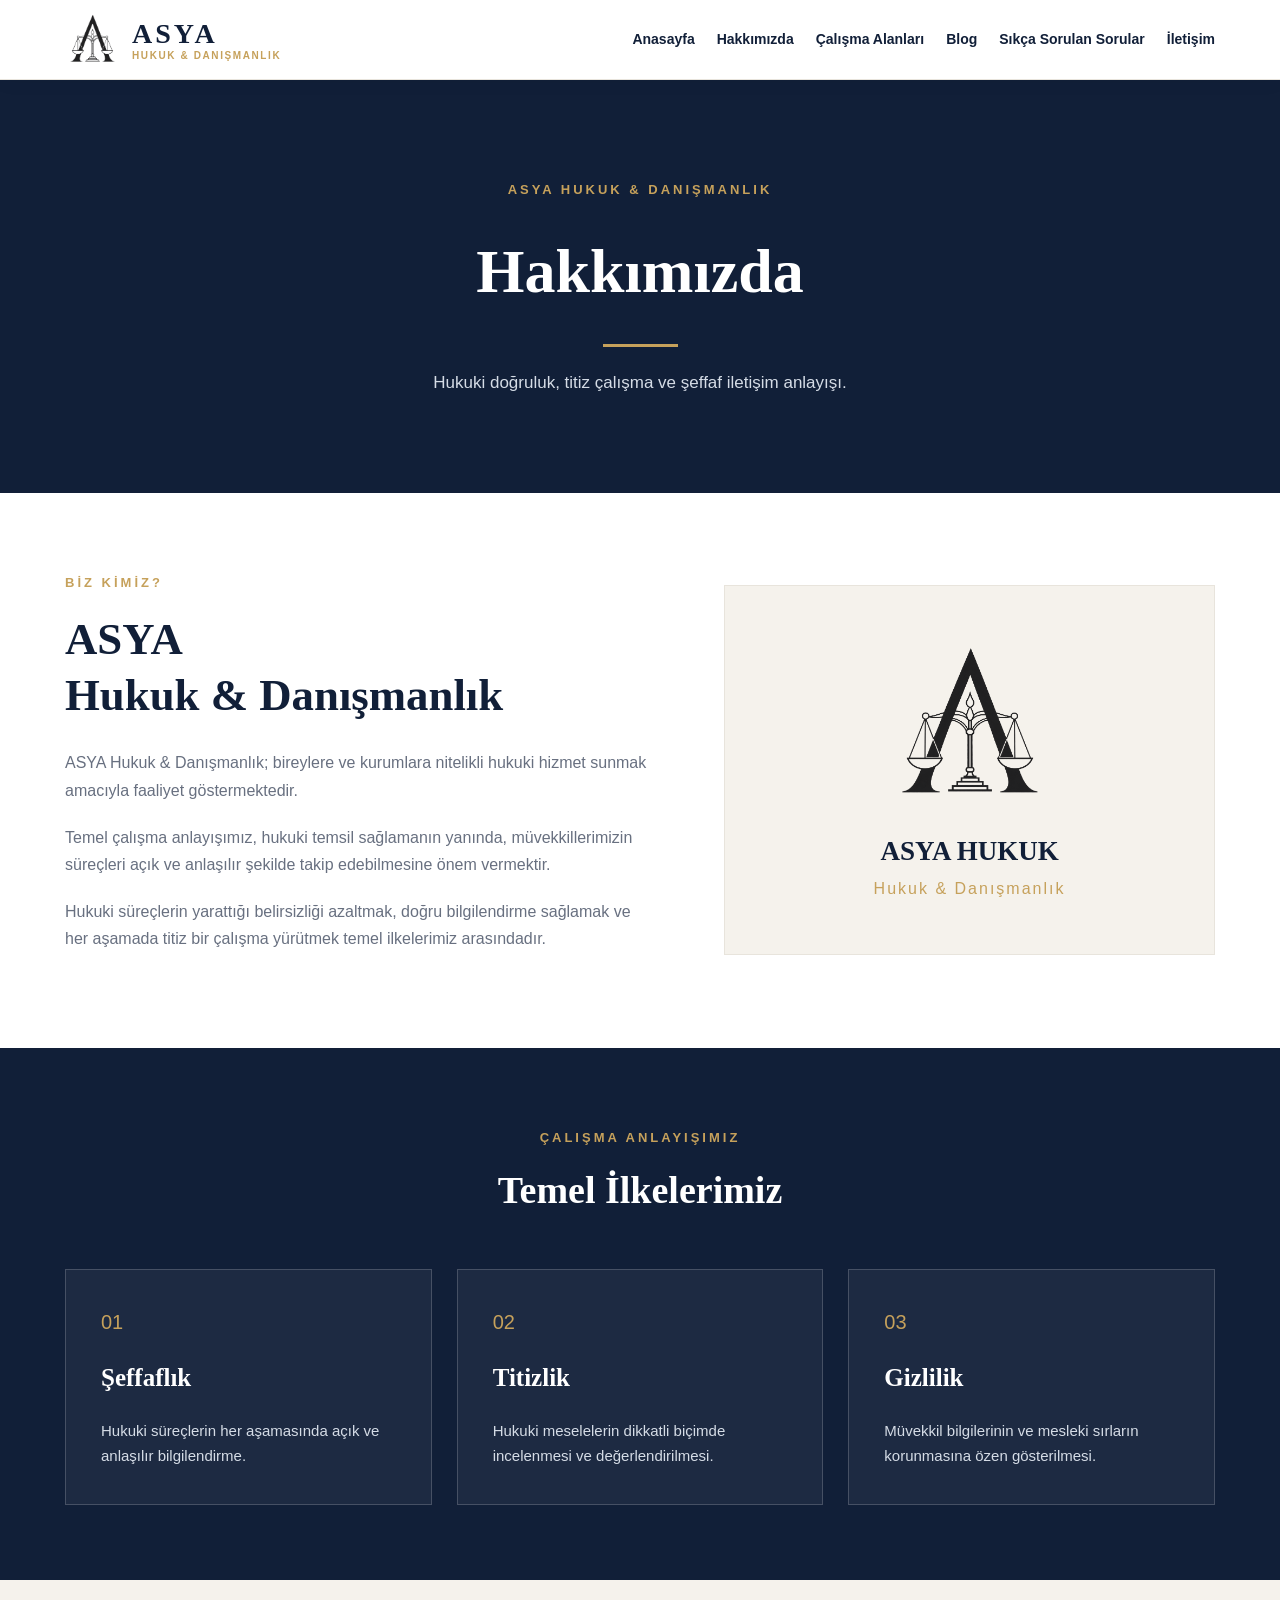
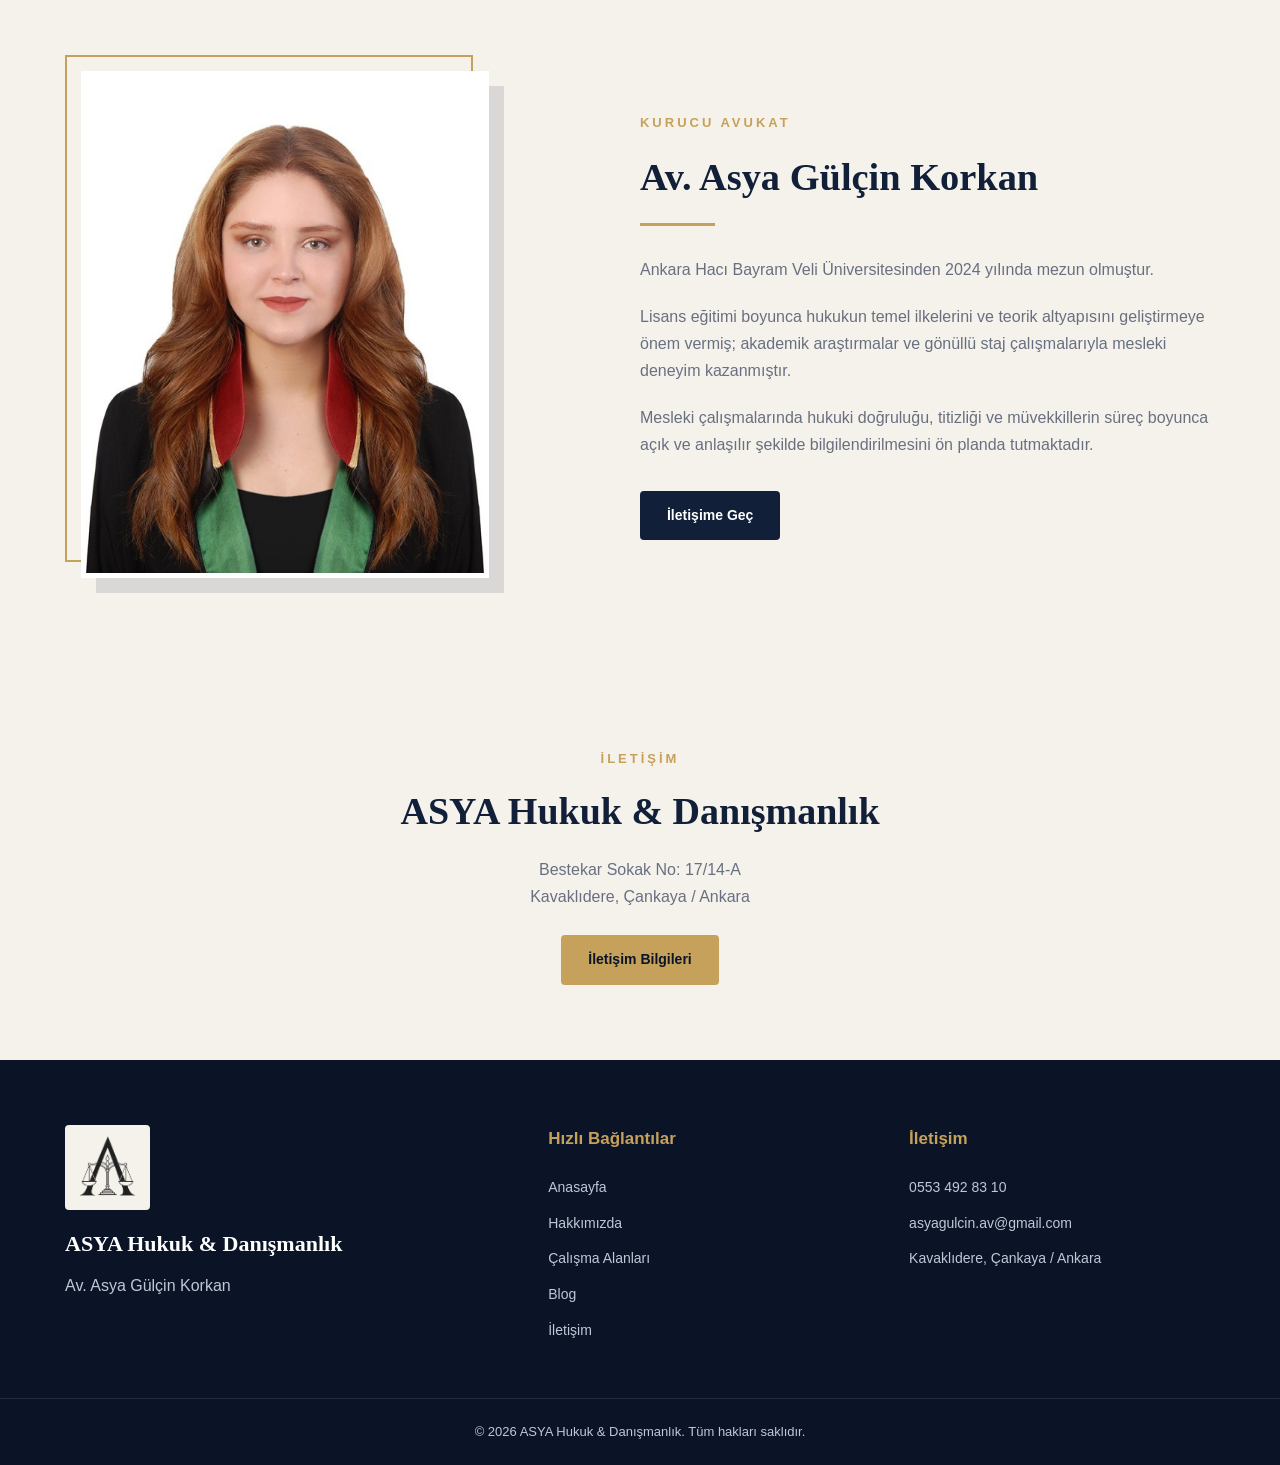
==== commit d2991e9f: "Add hakkimizda page" ====
--- a/hakkimizda.html
+++ b/hakkimizda.html
@@ -11,7 +11,7 @@
     <meta name="description"
           content="ASYA Hukuk & Danışmanlık ve Av. Asya Gülçin Korkan hakkında bilgiler.">
 
-    <link rel="icon" href="assets/logo.png">
+    <link rel="icon" href="assest/logo.png">
     <link rel="stylesheet" href="css/style.css">
 </head>
 
@@ -22,7 +22,7 @@
         <div class="container header-container">
 
             <a href="index.html" class="logo-area">
-                <img src="assets/logo.png"
+                <img src="assest/logo.png"
                      alt="ASYA Hukuk Logosu"
                      class="site-logo">
 
@@ -123,7 +123,7 @@
 
                 <div class="about-page-logo-box">
 
-                    <img src="assets/logo.png"
+                    <img src="assest/logo.png"
                          alt="ASYA Hukuk & Danışmanlık Logosu">
 
                     <h3>ASYA HUKUK</h3>
@@ -196,7 +196,7 @@
                 <div class="lawyer-image-wrapper">
 
                     <div class="lawyer-image">
-                        <img src="assets/asya-gulcin-korkan.jpg"
+                        <img src="assest/asya-gulcin-korkan.jpg"
                              alt="Avukat Asya Gülçin Korkan"
                              loading="lazy">
                     </div>
@@ -282,7 +282,7 @@
 
             <div class="footer-brand">
 
-                <img src="assets/logo.png"
+                <img src="assest/logo.png"
                      alt="ASYA Hukuk Logosu"
                      class="footer-logo">
 
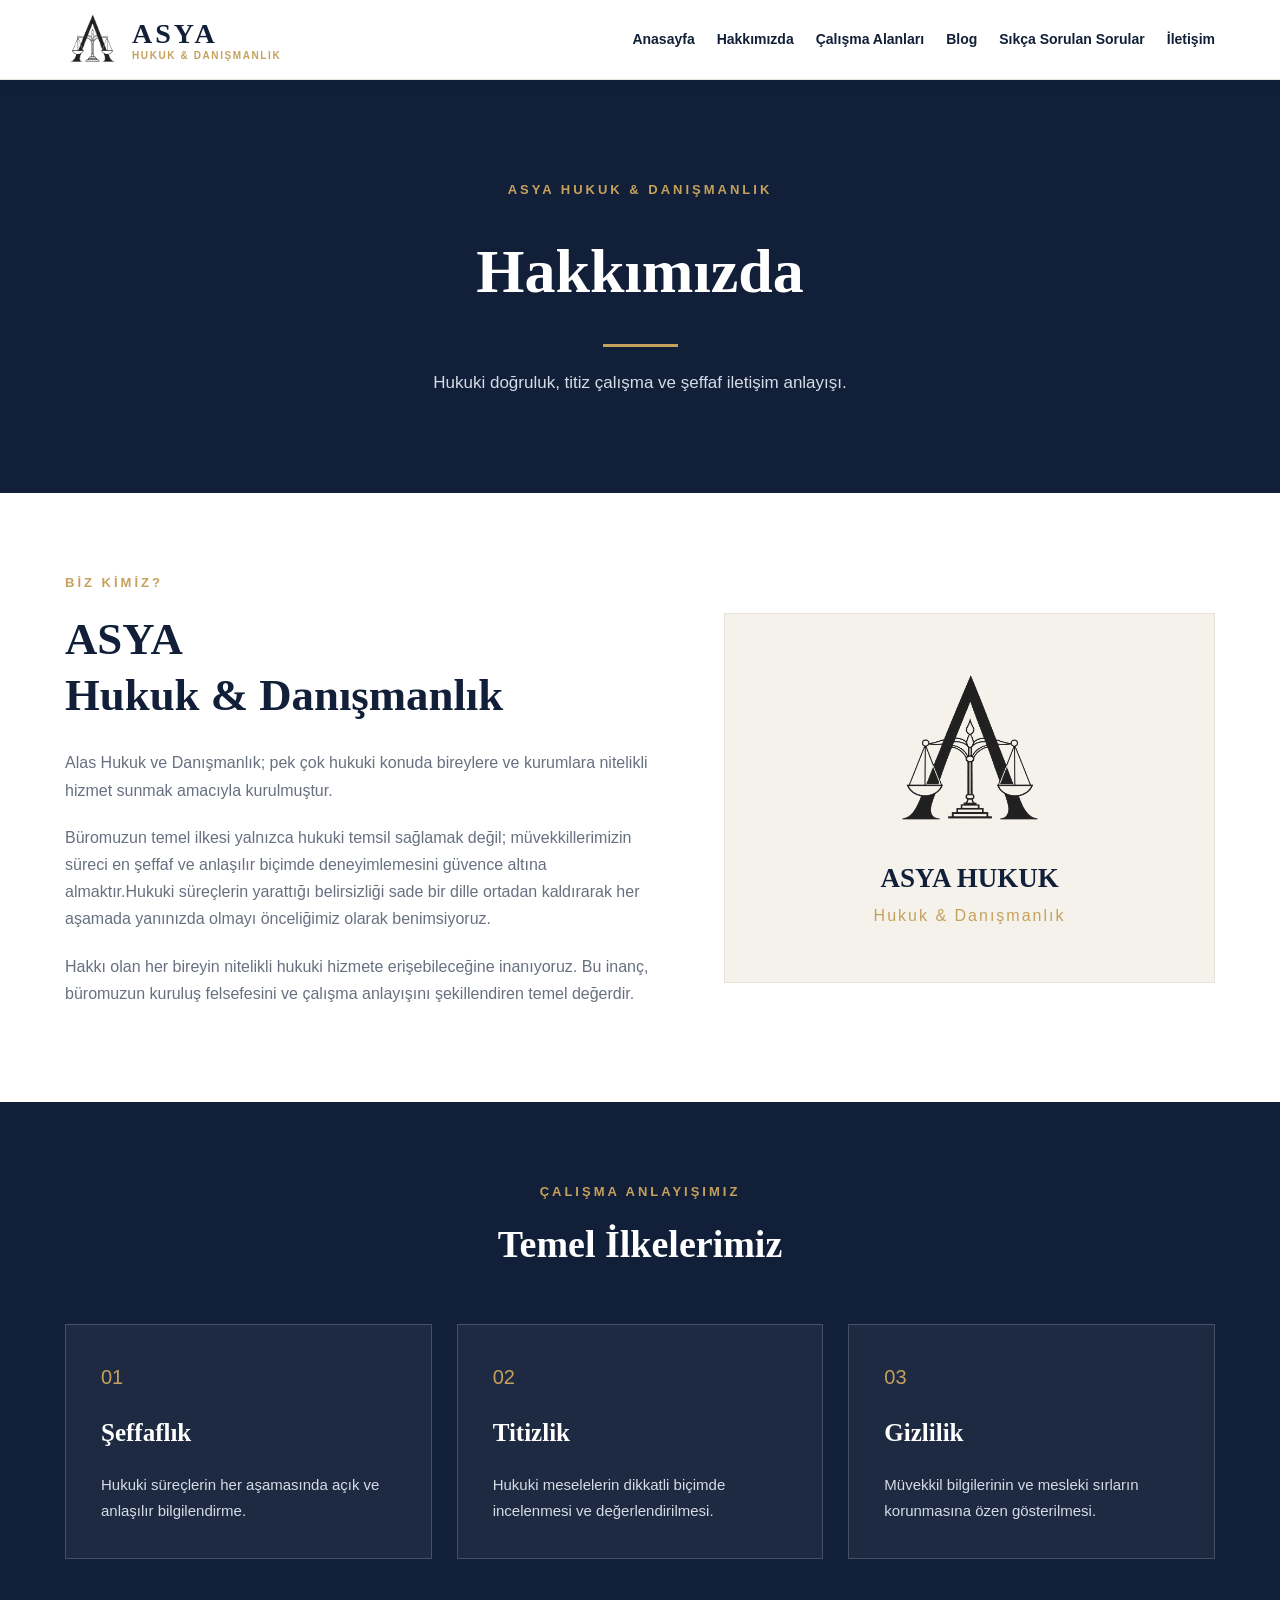
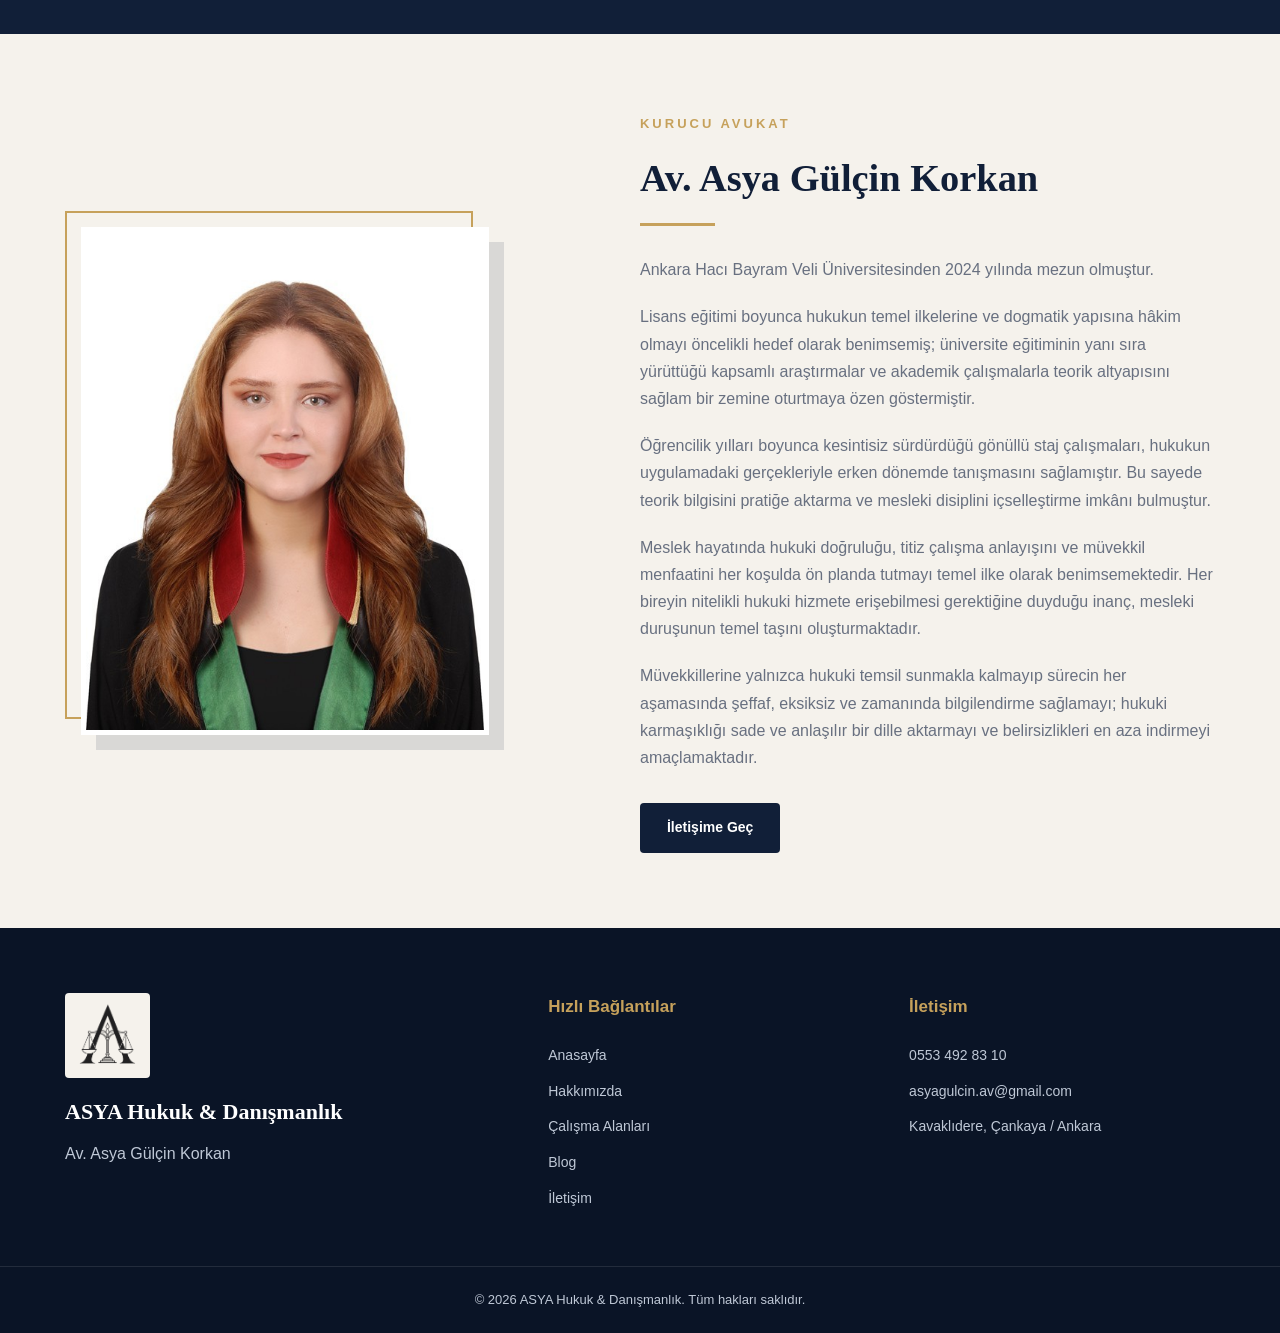
==== commit 2700fead: "Remove contact section from about page" ====
--- a/hakkimizda.html
+++ b/hakkimizda.html
@@ -96,27 +96,28 @@
                     </h2>
 
                     <p>
-                        ASYA Hukuk & Danışmanlık;
-                        bireylere ve kurumlara
-                        nitelikli hukuki hizmet sunmak
-                        amacıyla faaliyet göstermektedir.
-                    </p>
-
-                    <p>
-                        Temel çalışma anlayışımız,
-                        hukuki temsil sağlamanın yanında,
-                        müvekkillerimizin süreçleri
-                        açık ve anlaşılır şekilde
-                        takip edebilmesine önem vermektir.
-                    </p>
-
-                    <p>
-                        Hukuki süreçlerin yarattığı
-                        belirsizliği azaltmak,
-                        doğru bilgilendirme sağlamak
-                        ve her aşamada titiz bir
-                        çalışma yürütmek temel
-                        ilkelerimiz arasındadır.
+                        Alas Hukuk ve Danışmanlık; 
+                        pek çok hukuki konuda bireylere 
+                        ve kurumlara nitelikli hizmet sunmak
+                        amacıyla kurulmuştur.
+                    </p>
+
+                    <p>
+                        Büromuzun temel ilkesi yalnızca 
+                        hukuki temsil sağlamak değil; 
+                        müvekkillerimizin süreci en şeffaf 
+                        ve anlaşılır biçimde deneyimlemesini 
+                        güvence altına almaktır.Hukuki süreçlerin 
+                        yarattığı belirsizliği sade bir dille 
+                        ortadan kaldırarak her aşamada yanınızda 
+                        olmayı önceliğimiz olarak benimsiyoruz.
+                    </p>
+
+                    <p>
+                        Hakkı olan her bireyin nitelikli hukuki
+                        hizmete erişebileceğine inanıyoruz. 
+                        Bu inanç, büromuzun kuruluş felsefesini 
+                        ve çalışma anlayışını şekillendiren temel değerdir.
                     </p>
 
                 </div>
@@ -220,21 +221,19 @@
                     </p>
 
                     <p>
-                        Lisans eğitimi boyunca hukukun
-                        temel ilkelerini ve teorik
-                        altyapısını geliştirmeye önem
-                        vermiş; akademik araştırmalar
-                        ve gönüllü staj çalışmalarıyla
-                        mesleki deneyim kazanmıştır.
-                    </p>
-
-                    <p>
-                        Mesleki çalışmalarında hukuki
-                        doğruluğu, titizliği ve
-                        müvekkillerin süreç boyunca
-                        açık ve anlaşılır şekilde
-                        bilgilendirilmesini
-                        ön planda tutmaktadır.
+                        Lisans eğitimi boyunca hukukun temel ilkelerine ve dogmatik yapısına hâkim olmayı öncelikli hedef olarak benimsemiş; üniversite eğitiminin yanı sıra yürüttüğü kapsamlı araştırmalar ve akademik çalışmalarla teorik altyapısını sağlam bir zemine oturtmaya özen göstermiştir.
+                    </p>
+
+                    <p>
+                        Öğrencilik yılları boyunca kesintisiz sürdürdüğü gönüllü staj çalışmaları, hukukun uygulamadaki gerçekleriyle erken dönemde tanışmasını sağlamıştır. Bu sayede teorik bilgisini pratiğe aktarma ve mesleki disiplini içselleştirme imkânı bulmuştur.
+                    </p>
+
+                    <p>
+                        Meslek hayatında hukuki doğruluğu, titiz çalışma anlayışını ve müvekkil menfaatini her koşulda ön planda tutmayı temel ilke olarak benimsemektedir. Her bireyin nitelikli hukuki hizmete erişebilmesi gerektiğine duyduğu inanç, mesleki duruşunun temel taşını oluşturmaktadır.
+                    </p>
+
+                    <p>
+                        Müvekkillerine yalnızca hukuki temsil sunmakla kalmayıp sürecin her aşamasında şeffaf, eksiksiz ve zamanında bilgilendirme sağlamayı; hukuki karmaşıklığı sade ve anlaşılır bir dille aktarmayı ve belirsizlikleri en aza indirmeyi amaçlamaktadır.
                     </p>
 
                     <a href="index.html#iletisim"
@@ -243,32 +242,6 @@
                     </a>
 
                 </div>
-
-            </div>
-
-        </section>
-
-        <!-- ALT İLETİŞİM -->
-        <section class="about-page-contact">
-
-            <div class="container">
-
-                <span class="section-label">
-                    İLETİŞİM
-                </span>
-
-                <h2>ASYA Hukuk & Danışmanlık</h2>
-
-                <p>
-                    Bestekar Sokak No: 17/14-A
-                    <br>
-                    Kavaklıdere, Çankaya / Ankara
-                </p>
-
-                <a href="index.html#iletisim"
-                   class="main-btn">
-                    İletişim Bilgileri
-                </a>
 
             </div>
 
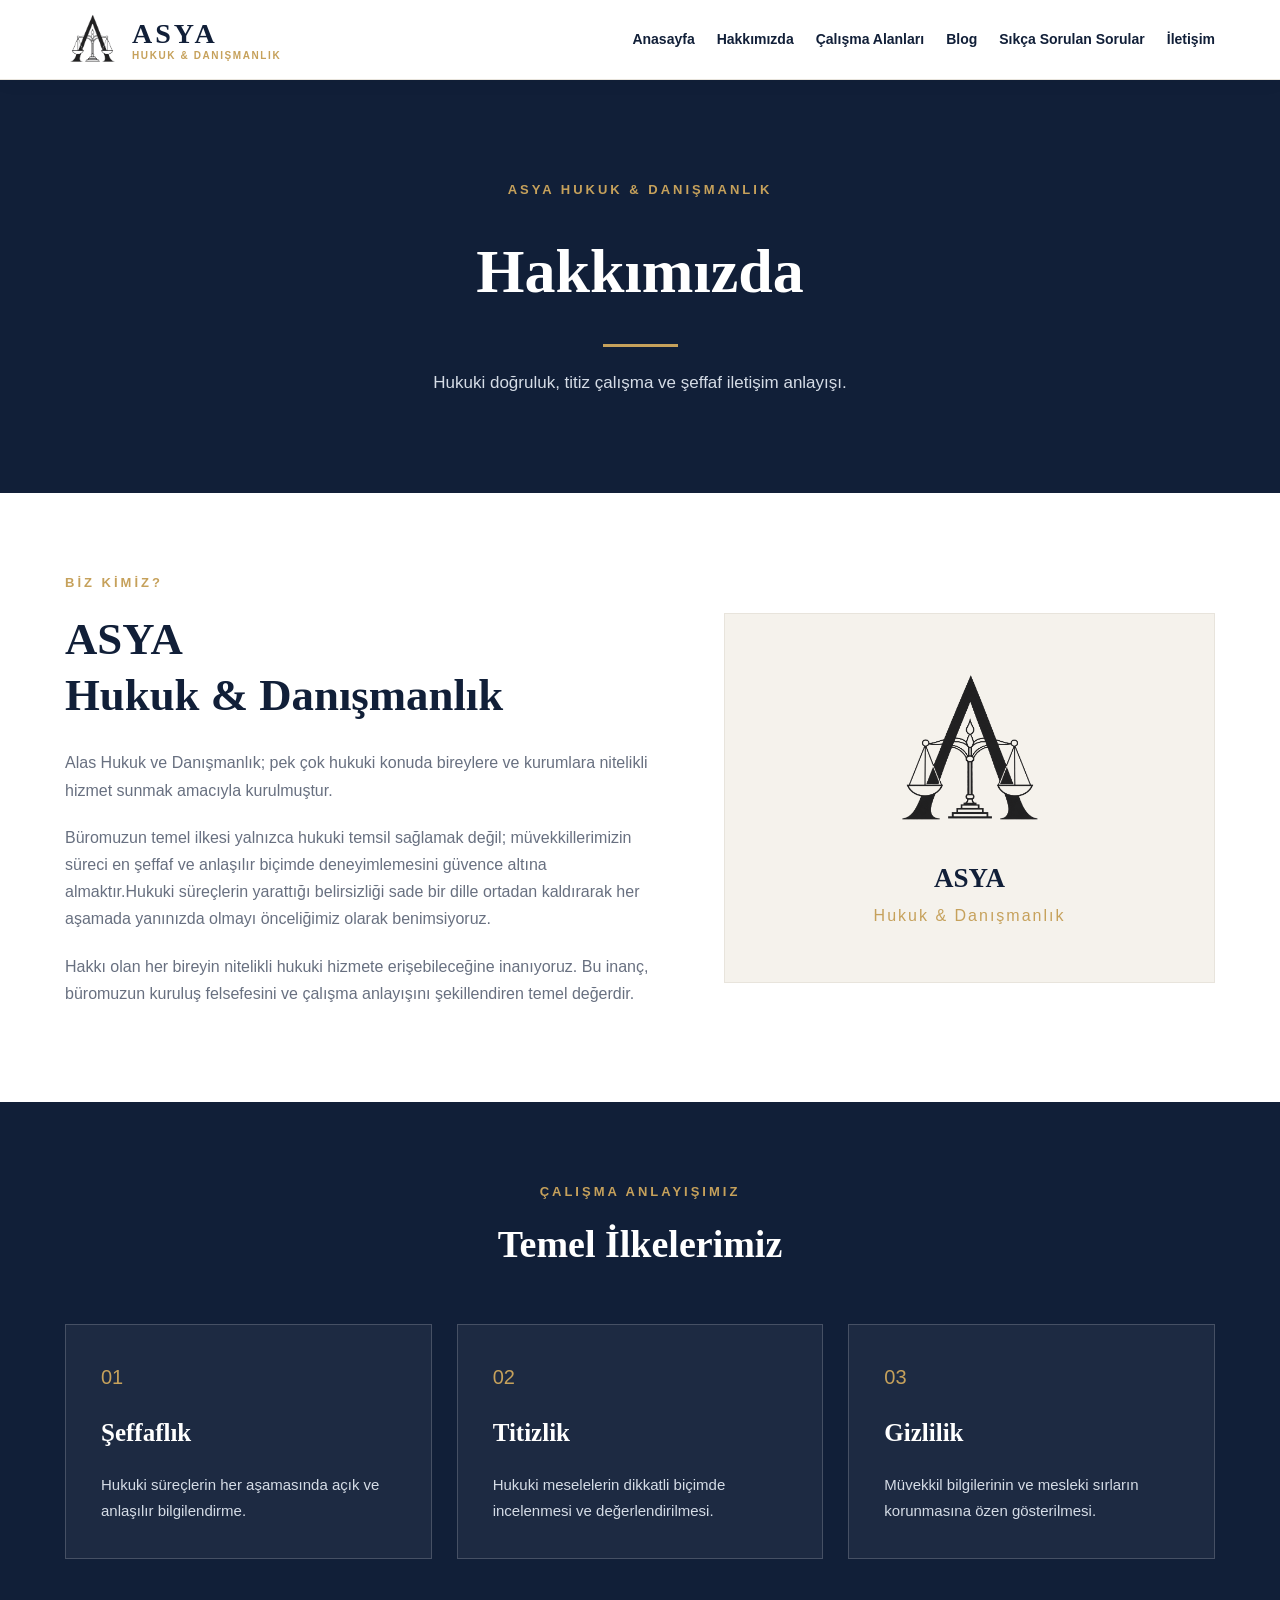
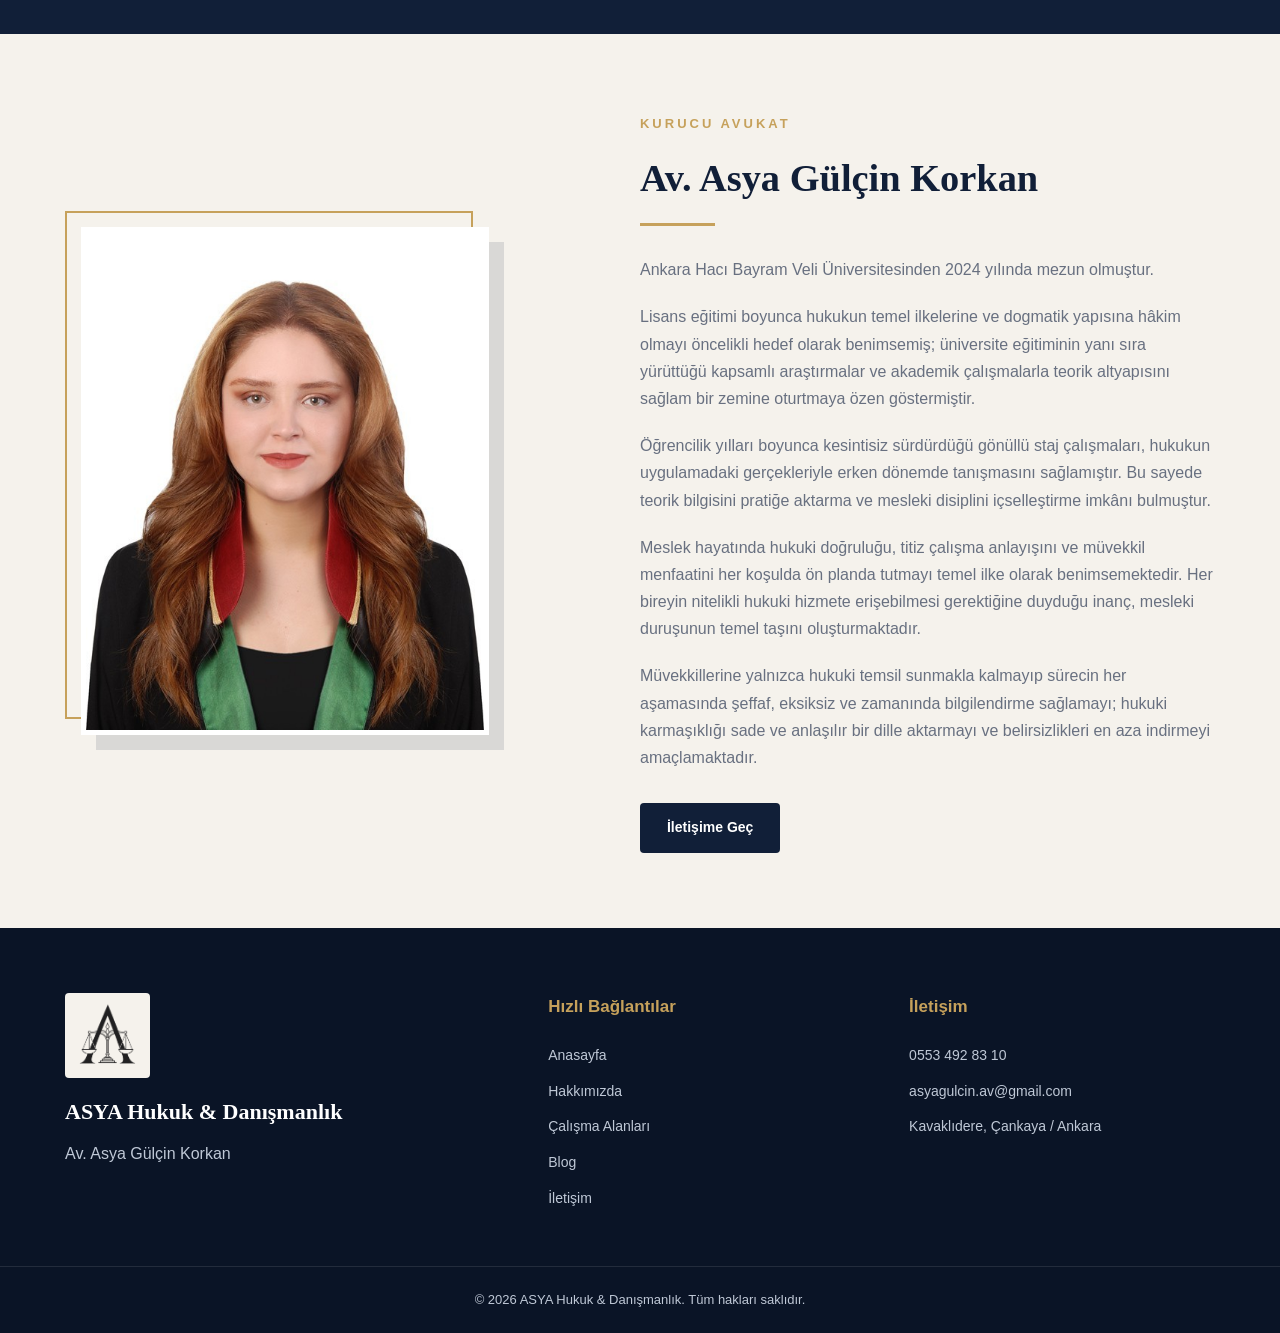
==== commit b335edd8: "Remove contact section from about page" ====
--- a/hakkimizda.html
+++ b/hakkimizda.html
@@ -127,7 +127,7 @@
                     <img src="assest/logo.png"
                          alt="ASYA Hukuk & Danışmanlık Logosu">
 
-                    <h3>ASYA HUKUK</h3>
+                    <h3>ASYA</h3>
 
                     <p>Hukuk & Danışmanlık</p>
 
